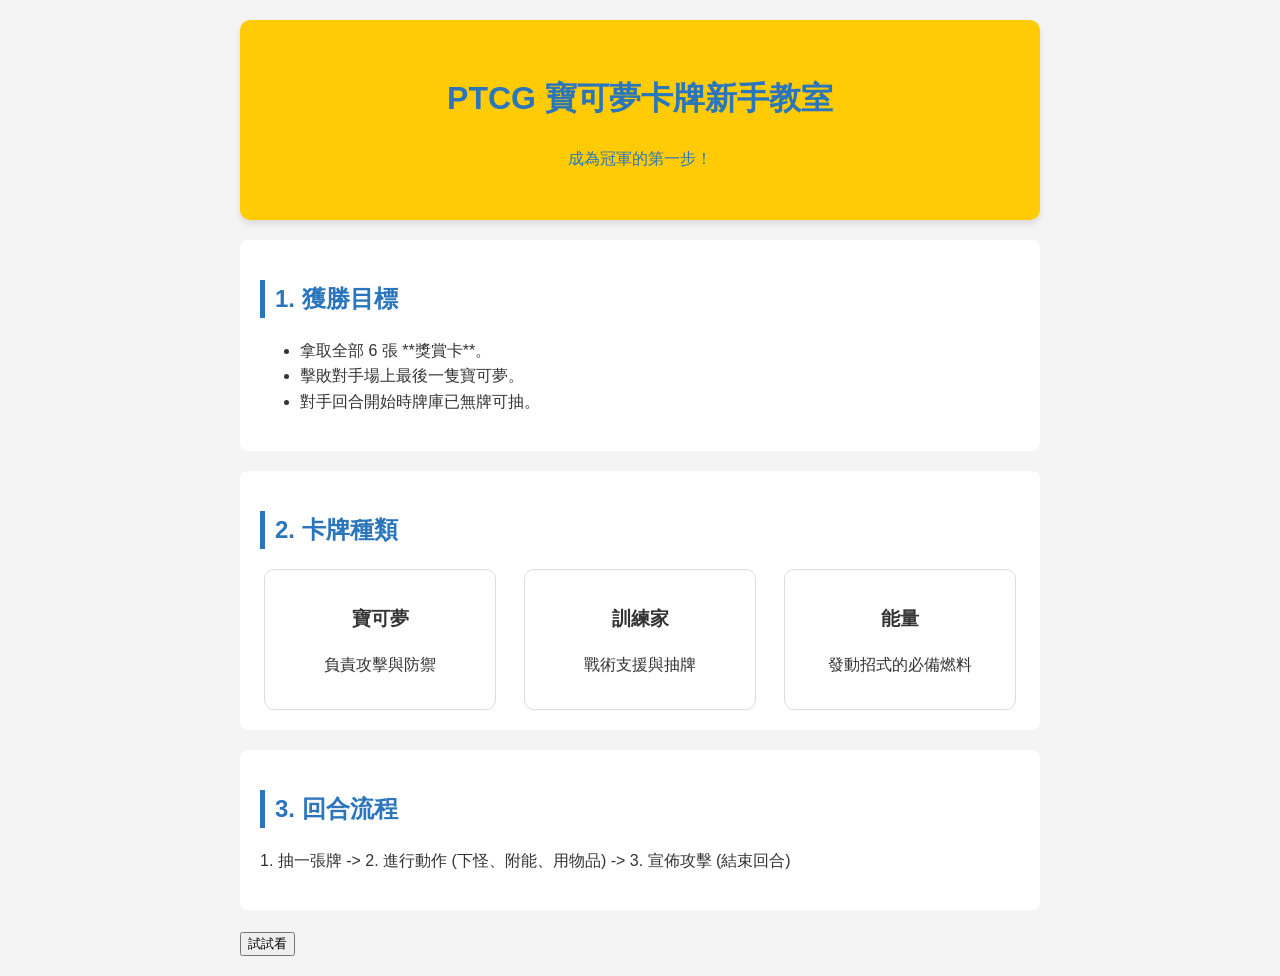
==== index.html @ 9057f7af "Remove extra blank lines in index.html" ====
<!DOCTYPE html>
<html lang="zh-TW">
<head>
    <meta charset="UTF-8">
    <meta name="viewport" content="width=device-width, initial-scale=1.0">
    <title>PTCG 新手訓練家指南</title>
    <style>
        body { font-family: 'Segoe UI', Tahoma, Geneva, Verdana, sans-serif; line-height: 1.6; color: #333; max-width: 800px; margin: 0 auto; padding: 20px; background-color: #f4f4f4; }
        header { background: #ffcb05; color: #2a75bb; text-align: center; padding: 2rem; border-radius: 10px; box-shadow: 0 4px 6px rgba(0,0,0,0.1); }
        section { background: white; margin: 20px 0; padding: 20px; border-radius: 8px; }
        h2 { border-left: 5px solid #2a75bb; padding-left: 10px; color: #2a75bb; }
        .grid { display: flex; gap: 20px; justify-content: space-around; flex-wrap: wrap; }
        .card { border: 1px solid #ddd; padding: 15px; border-radius: 10px; width: 200px; text-align: center; }
    </style>
</head>
<body>
    <header>
        <h1>PTCG 寶可夢卡牌新手教室</h1>
        <p>成為冠軍的第一步！</p>
    </header>

    <section>
        <h2>1. 獲勝目標</h2>
        <ul>
            <li>拿取全部 6 張 **獎賞卡**。</li>
            <li>擊敗對手場上最後一隻寶可夢。</li>
            <li>對手回合開始時牌庫已無牌可抽。</li>
        </ul>
    </section>

    <section>
        <h2>2. 卡牌種類</h2>
        <div class="grid">
            <div class="card"><h3>寶可夢</h3><p>負責攻擊與防禦</p></div>
            <div class="card"><h3>訓練家</h3><p>戰術支援與抽牌</p></div>
            <div class="card"><h3>能量</h3><p>發動招式的必備燃料</p></div>
        </div>
    </section>

    <section>
        <h2>3. 回合流程</h2>
        <p>1. 抽一張牌 -> 2. 進行動作 (下怪、附能、用物品) -> 3. 宣佈攻擊 (結束回合)</p>
    </section>
    
   
  <!-- 按鈕 -->
    <button onclick="goPage()">試試看</button>
<style>
.goPage {
  background-color: #4CAF50;
  color: white;
  padding: 10px 20px;
  border: none;
  border-radius: 8px;
  font-size: 16px;
  cursor: pointer;
}

.goPage:hover {
  background-color: #45a049;
}
</style>
<script>
function goPage() {
  window.location.href = "main.html";
}
</script>



 
</body>
</html>
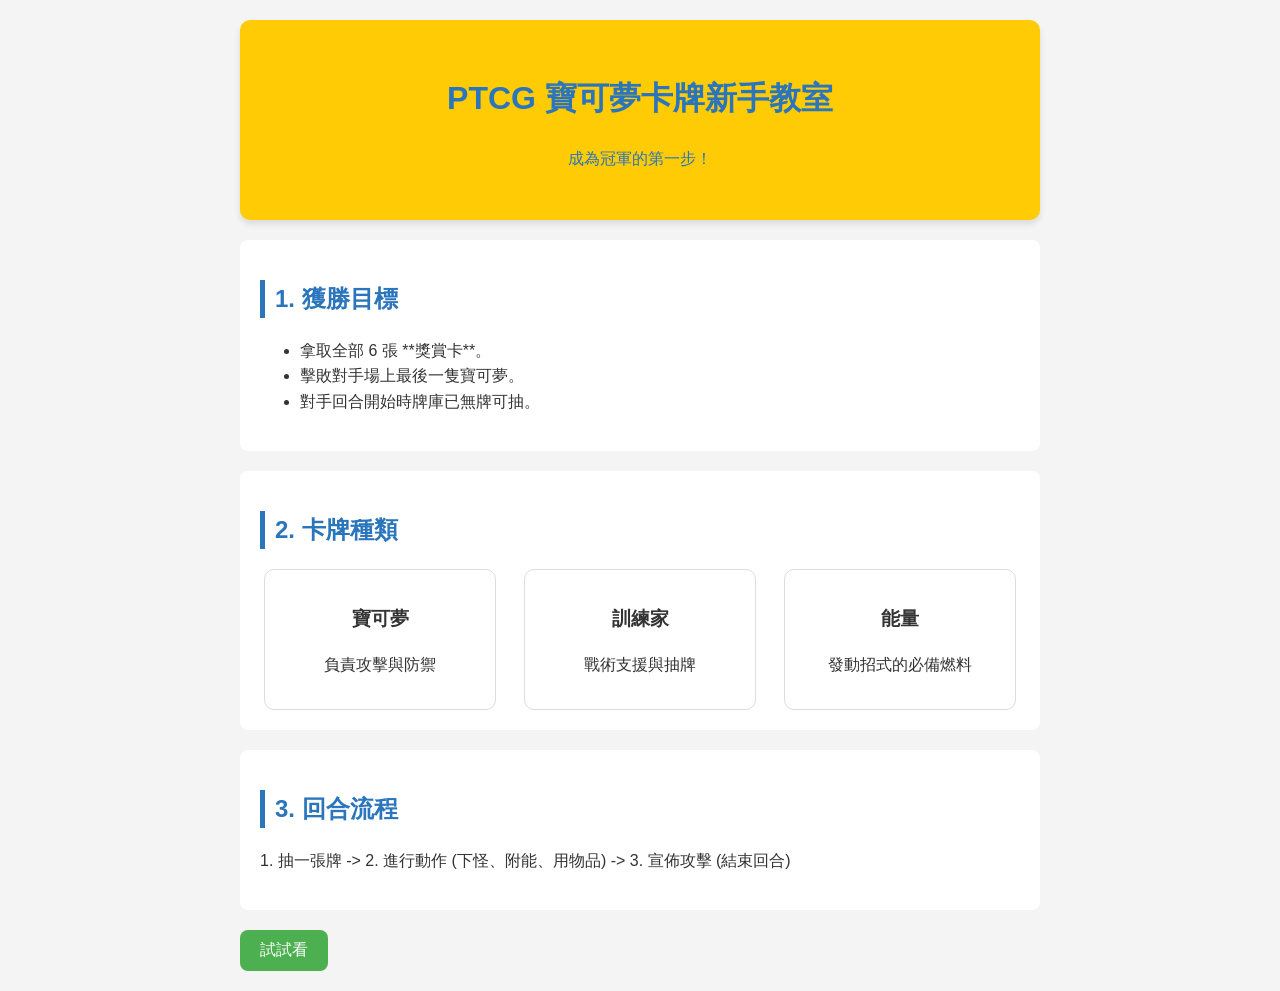
==== commit 1a7530d8: "Update button styling and class for goPage function" ====
--- a/index.html
+++ b/index.html
@@ -43,8 +43,9 @@
     </section>
     
    
-  <!-- 按鈕 -->
-    <button onclick="goPage()">試試看</button>
+ <!-- 按鈕 -->
+<button class="goPage" onclick="goPage()">試試看</button>
+
 <style>
 .goPage {
   background-color: #4CAF50;
@@ -60,14 +61,12 @@
   background-color: #45a049;
 }
 </style>
+
 <script>
 function goPage() {
   window.location.href = "main.html";
 }
 </script>
-
-
-
  
 </body>
 </html>
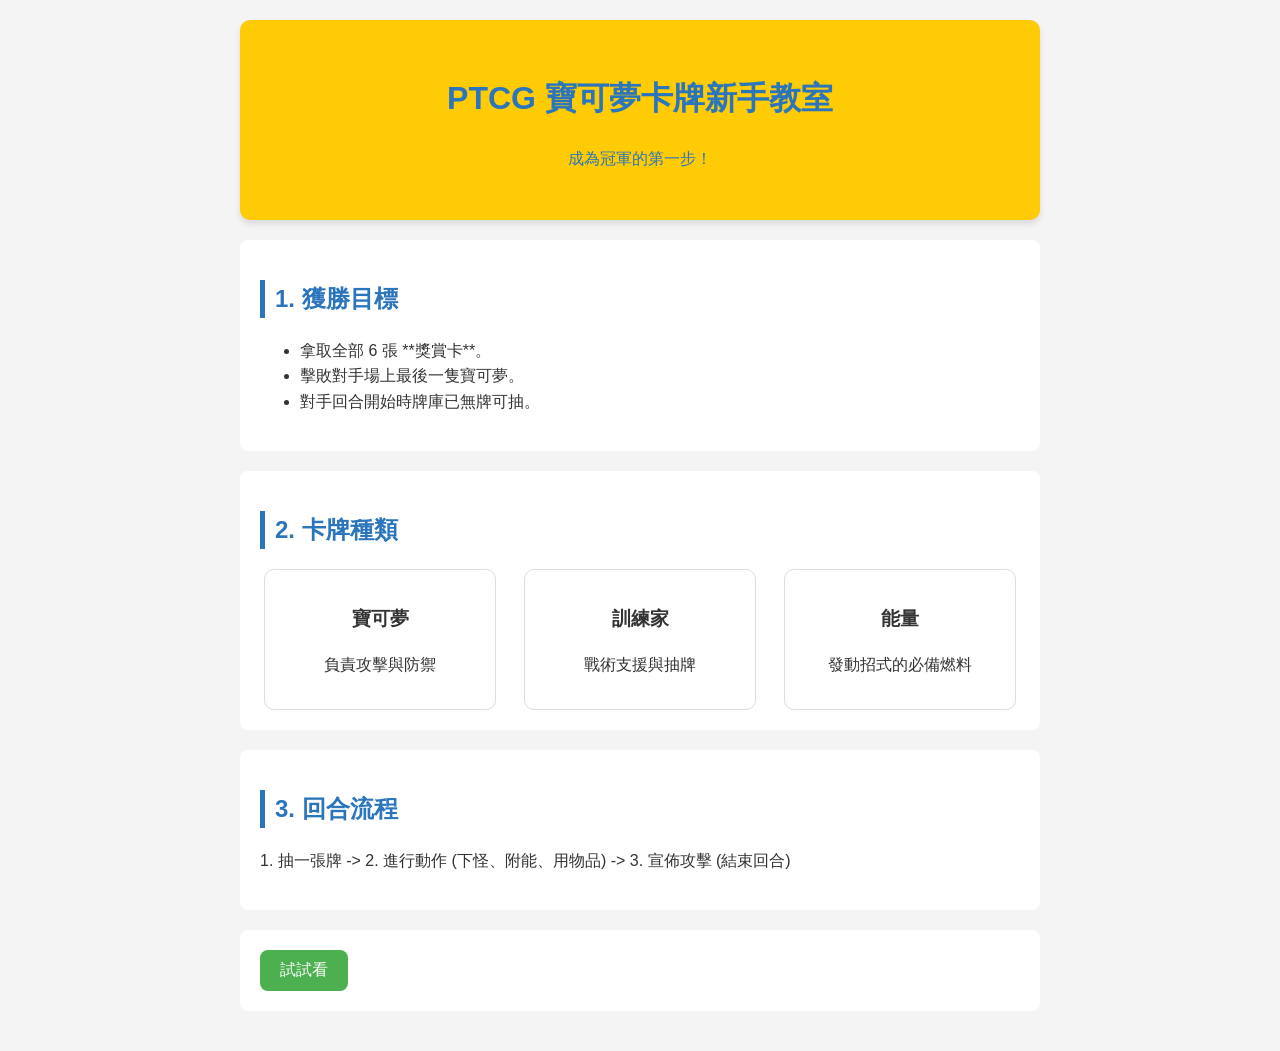
==== commit 52a29e0d: "Update button in index.html to remove onclick Replace button with onclick event with a static button" ====
--- a/index.html
+++ b/index.html
@@ -44,8 +44,11 @@
     
    
  <!-- 按鈕 -->
-<button class="goPage" onclick="goPage()">試試看</button>
 
+<section class="start-area">
+  <button class="goPage">試試看</button>
+</section>
+    
 <style>
 .goPage {
   background-color: #4CAF50;
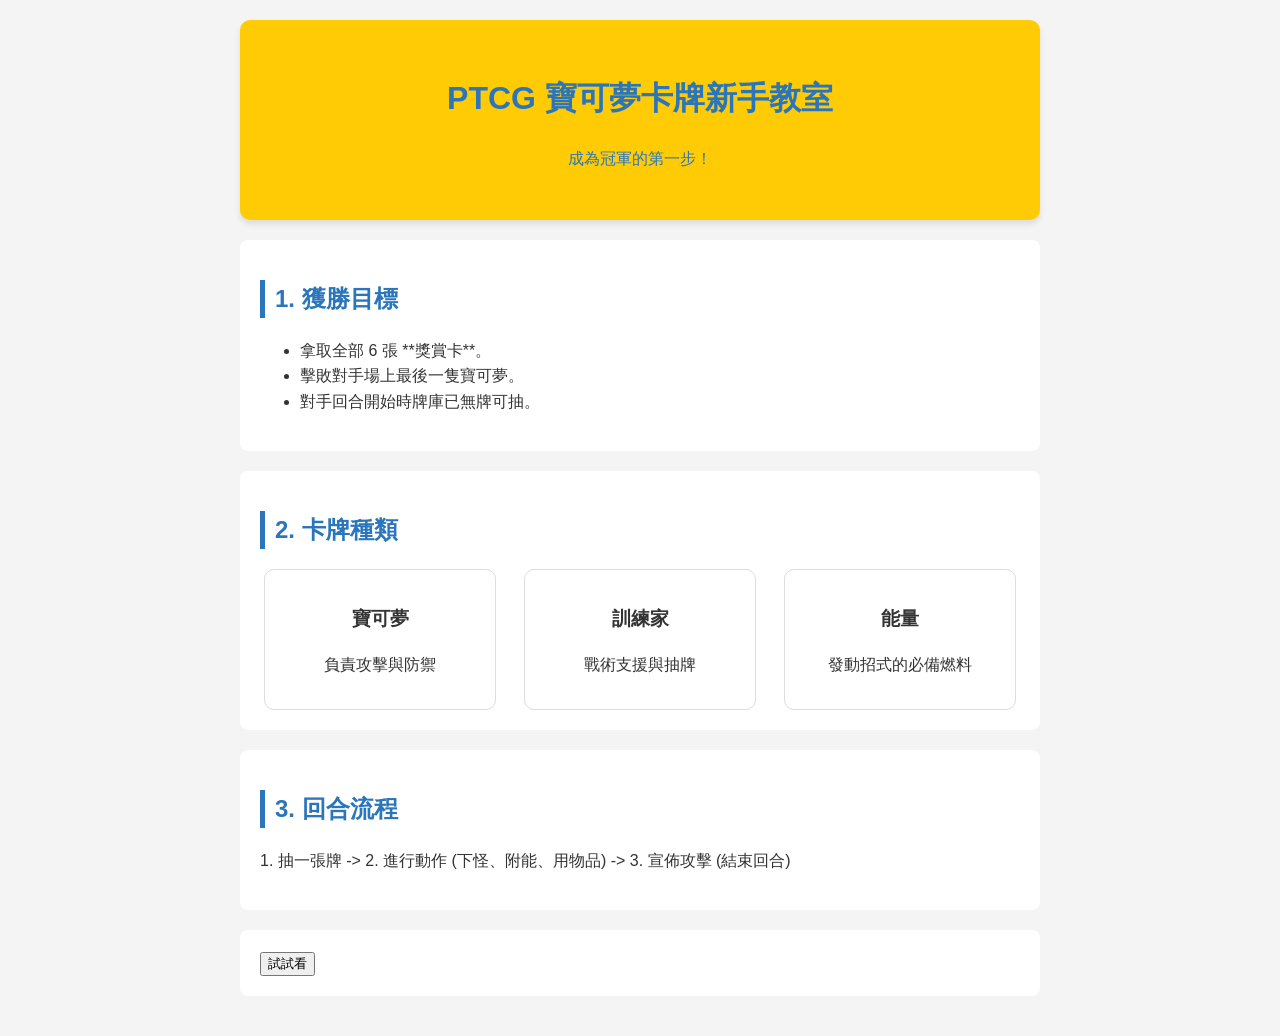
==== commit d52a0967: "Remove styles for goPage button in index.html Removed inline styles for the goPage button." ====
--- a/index.html
+++ b/index.html
@@ -46,24 +46,10 @@
  <!-- 按鈕 -->
 
 <section class="start-area">
-  <button class="goPage">試試看</button>
+  <button class="goPage" onclick="goPage()">試試看</button>
 </section>
     
-<style>
-.goPage {
-  background-color: #4CAF50;
-  color: white;
-  padding: 10px 20px;
-  border: none;
-  border-radius: 8px;
-  font-size: 16px;
-  cursor: pointer;
-}
 
-.goPage:hover {
-  background-color: #45a049;
-}
-</style>
 
 <script>
 function goPage() {
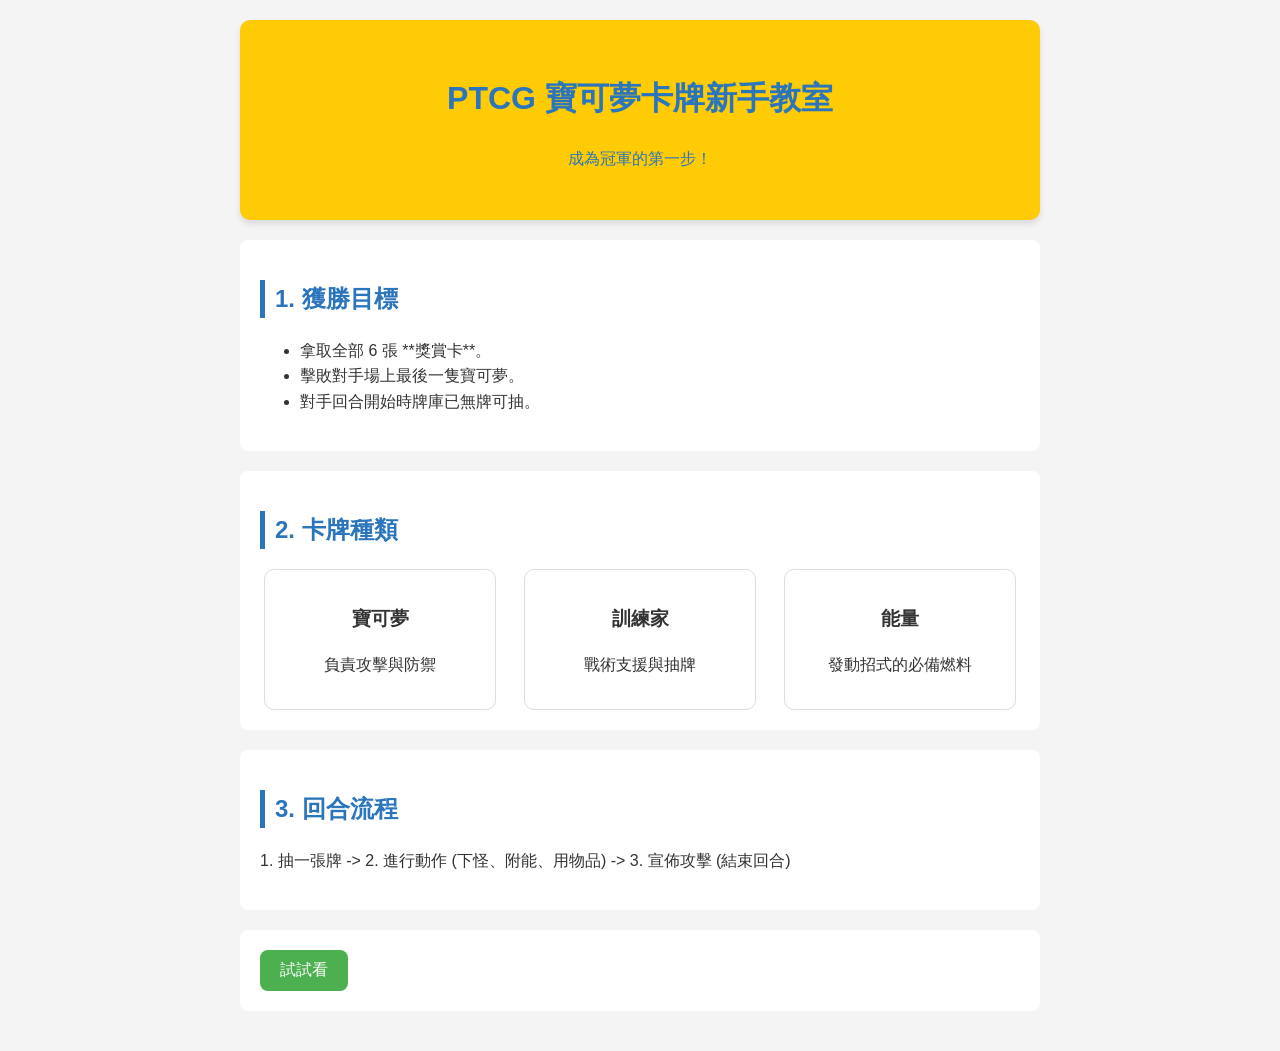
==== commit 9b310724: "Add styles for goPage button in index.html Added styles for the goPage button to enhance appearance." ====
--- a/index.html
+++ b/index.html
@@ -49,7 +49,21 @@
   <button class="goPage" onclick="goPage()">試試看</button>
 </section>
     
+<style>
+.goPage {
+  background-color: #4CAF50;
+  color: white;
+  padding: 10px 20px;
+  border: none;
+  border-radius: 8px;
+  font-size: 16px;
+  cursor: pointer;
+}
 
+.goPage:hover {
+  background-color: #45a049;
+}
+</style>
 
 <script>
 function goPage() {
